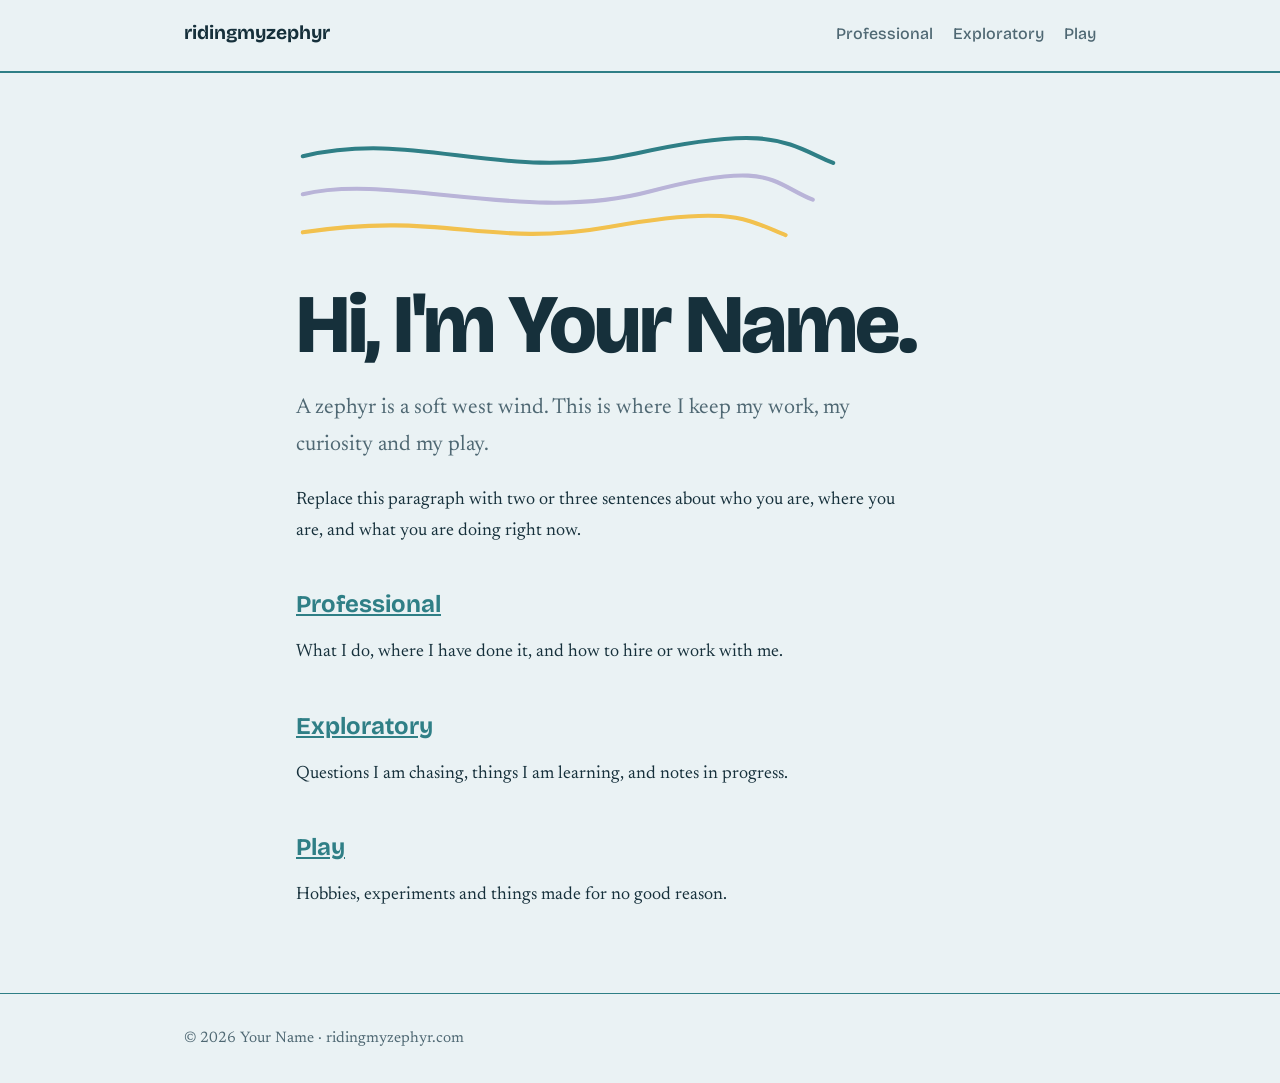
==== index.html @ 46bac603 "Initial file drop" ====
<!doctype html>
<html lang="en"><head><meta charset="utf-8"><meta name="viewport" content="width=device-width,initial-scale=1">
<title>Your Name – ridingmyzephyr</title><meta name="description" content="Personal site of Your Name: professional work, exploration and play.">
<link rel="preconnect" href="https://fonts.googleapis.com"><link rel="preconnect" href="https://fonts.gstatic.com" crossorigin><link href="https://fonts.googleapis.com/css2?family=Bricolage+Grotesque:opsz,wght@12..96,500;12..96,700;12..96,800&family=Newsreader:ital,opsz,wght@0,6..72,400;1,6..72,400&display=swap" rel="stylesheet">
<link rel="stylesheet" href="style.css"><style>:root{--accent:#2F7F86}</style></head>
<body>
<header><div class="wrap"><a class="brand" href="index.html">ridingmyzephyr</a>
<nav aria-label="Main"><a href="professional.html">Professional</a><a href="exploratory.html">Exploratory</a><a href="play.html">Play</a></nav></div></header>
<main><div class="wrap">
<svg class="streaks" viewBox="0 0 400 90" aria-hidden="true"><path d="M5 20 C90 0 150 40 250 18 S360 10 395 25"/><path d="M5 48 C70 32 170 70 260 46 S350 40 380 52"/><path d="M5 76 C110 60 140 88 230 72 S330 66 360 78"/></svg>
<h1>Hi, I'm Your Name.</h1>
<p class="lede">A zephyr is a soft west wind. This is where I keep my work, my curiosity and my play.</p>
<p>Replace this paragraph with two or three sentences about who you are, where you are, and what you are doing right now.</p>
<h2><a href="professional.html">Professional</a></h2><p>What I do, where I have done it, and how to hire or work with me.</p>
<h2><a href="exploratory.html">Exploratory</a></h2><p>Questions I am chasing, things I am learning, and notes in progress.</p>
<h2><a href="play.html">Play</a></h2><p>Hobbies, experiments and things made for no good reason.</p>
</div></main>
<footer><div class="wrap">&copy; <span id="yr">2026</span> Your Name &middot; ridingmyzephyr.com</div></footer>
<script>document.getElementById("yr").textContent=new Date().getFullYear()</script>
</body></html>
---- style.css ----
:root{--haze:#EAF2F4;--ink:#16303B;--sea:#2F7F86;--sail:#F2C14E;--lilac:#B9B4D8;--accent:var(--sea);--muted:#4F6873}
@media (prefers-color-scheme:dark){:root{--haze:#0F2229;--ink:#E3EEF1;--muted:#9BB3BB;--sea:#5CB7BE;--lilac:#A7A1D2}}
*{box-sizing:border-box}
html{scroll-padding-top:4rem}
body{margin:0;background:var(--haze);color:var(--ink);font:1.125rem/1.7 "Newsreader",Georgia,serif}
.wrap{max-width:46rem;margin:0 auto;padding:0 1.5rem}
header{padding:1.25rem 0;border-bottom:2px solid var(--accent)}
header .wrap{display:flex;flex-wrap:wrap;gap:.5rem 1.75rem;align-items:baseline;max-width:60rem}
.brand{font:700 1.2rem "Bricolage Grotesque",system-ui,sans-serif;color:var(--ink);text-decoration:none;margin-right:auto}
nav a{font:500 1rem "Bricolage Grotesque",system-ui,sans-serif;color:var(--muted);text-decoration:none;padding:.25rem 0;margin-left:1.25rem}
nav a:hover,nav a[aria-current]{color:var(--ink);box-shadow:0 2px 0 var(--accent)}
a:focus-visible,button:focus-visible,input:focus-visible{outline:3px solid var(--sail);outline-offset:3px}
main{padding:3.5rem 0 4rem}
h1{font:800 clamp(2.6rem,9vw,5.2rem)/1 "Bricolage Grotesque",system-ui,sans-serif;letter-spacing:-.03em;margin:0 0 1.5rem}
h2{font:700 1.5rem/1.2 "Bricolage Grotesque",system-ui,sans-serif;margin:2.75rem 0 .5rem}
p{max-width:38rem}
.lede{font-size:1.35rem;color:var(--muted)}
a{color:var(--accent)}
.streaks{width:100%;max-width:34rem;height:auto;margin:0 0 2rem;display:block}
.streaks path{fill:none;stroke:var(--sea);stroke-width:3;stroke-linecap:round;stroke-dasharray:400;stroke-dashoffset:400;animation:gust var(--speed,2.4s) ease-out forwards}
.streaks path:nth-child(2){stroke:var(--lilac);animation-delay:.25s}
.streaks path:nth-child(3){stroke:var(--sail);animation-delay:.5s}
@keyframes gust{to{stroke-dashoffset:0}}
.entry{display:grid;grid-template-columns:8rem 1fr;gap:.25rem 1.5rem;border-top:1px solid var(--accent);padding:1.25rem 0}
.entry time{font:500 .95rem "Bricolage Grotesque",system-ui,sans-serif;color:var(--muted)}
.entry h3{margin:0;font:700 1.15rem "Bricolage Grotesque",system-ui,sans-serif}
.entry p{margin:.25rem 0 0}
@media(max-width:34rem){.entry{grid-template-columns:1fr}}
.note{border-left:6px solid var(--accent);padding:.25rem 0 .25rem 1.25rem;margin:1.5rem 0}
.note h3{margin:0;font:700 1.15rem "Bricolage Grotesque",system-ui,sans-serif}
.note p{margin:.25rem 0 0}
label{font:600 1rem "Bricolage Grotesque",system-ui,sans-serif;display:block;margin-bottom:.5rem}
input[type=range]{width:100%;max-width:22rem;accent-color:var(--sail)}
footer{padding:2rem 0;color:var(--muted);font-size:.95rem;border-top:1px solid var(--accent)}
footer .wrap{max-width:60rem}
@media(prefers-reduced-motion:reduce){.streaks path{animation:none;stroke-dashoffset:0}}
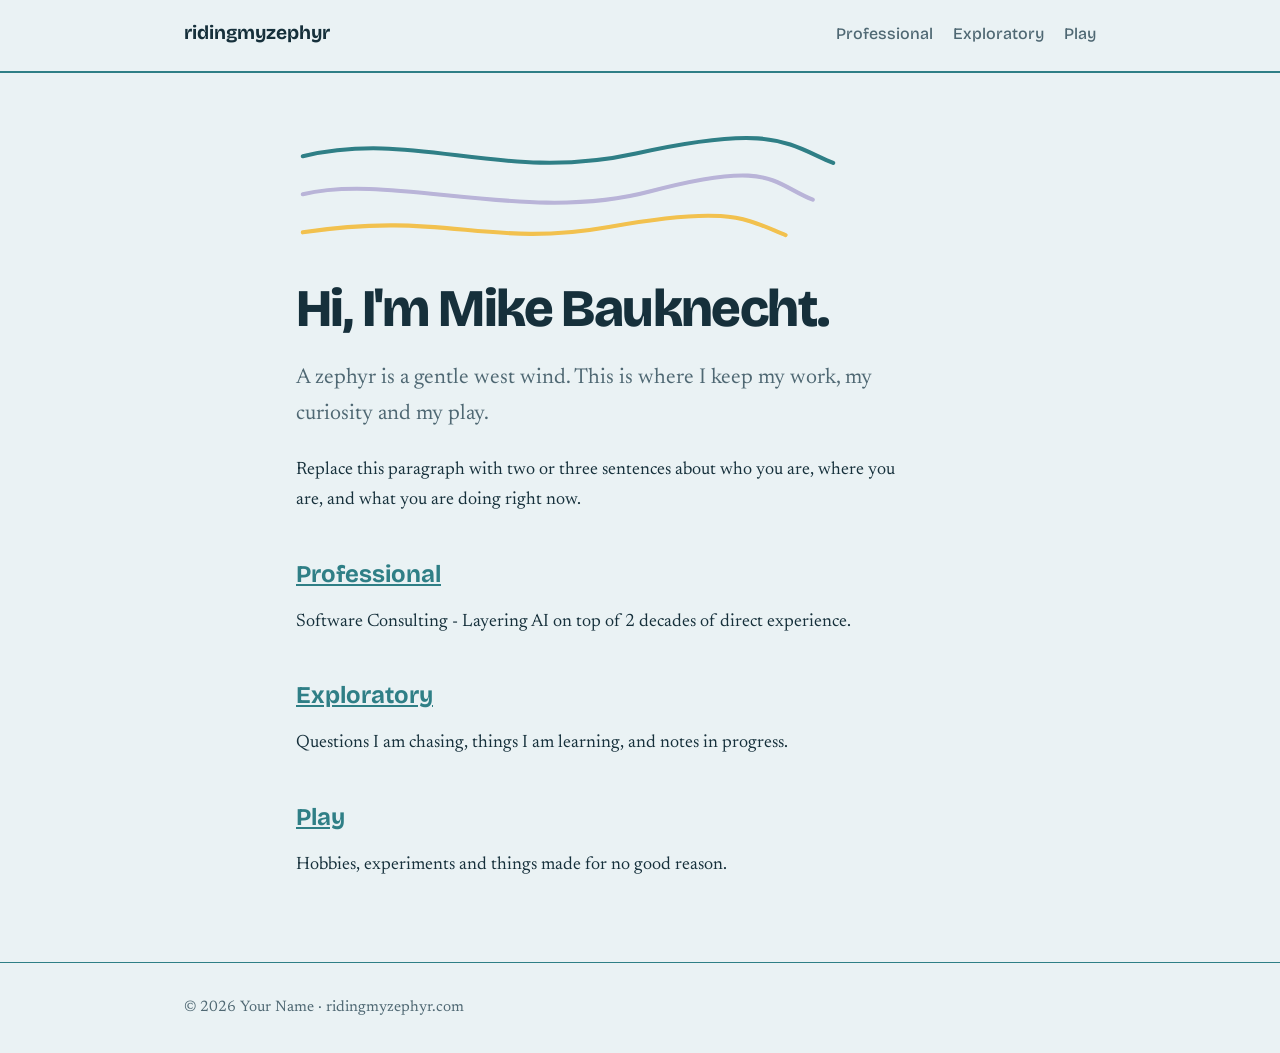
==== commit 9a850f4f: "Style updates and home page work text change" ====
--- a/index.html
+++ b/index.html
@@ -1,6 +1,6 @@
 <!doctype html>
 <html lang="en"><head><meta charset="utf-8"><meta name="viewport" content="width=device-width,initial-scale=1">
-<title>Your Name – ridingmyzephyr</title><meta name="description" content="Personal site of Your Name: professional work, exploration and play.">
+<title>ridingmyzephyr - Mike Bauknecht</title><meta name="description" content="Personal site of Mike Bauknecht: software consulting work, personal training and coaching exploration.">
 <link rel="preconnect" href="https://fonts.googleapis.com"><link rel="preconnect" href="https://fonts.gstatic.com" crossorigin><link href="https://fonts.googleapis.com/css2?family=Bricolage+Grotesque:opsz,wght@12..96,500;12..96,700;12..96,800&family=Newsreader:ital,opsz,wght@0,6..72,400;1,6..72,400&display=swap" rel="stylesheet">
 <link rel="stylesheet" href="style.css"><style>:root{--accent:#2F7F86}</style></head>
 <body>
@@ -8,10 +8,10 @@
 <nav aria-label="Main"><a href="professional.html">Professional</a><a href="exploratory.html">Exploratory</a><a href="play.html">Play</a></nav></div></header>
 <main><div class="wrap">
 <svg class="streaks" viewBox="0 0 400 90" aria-hidden="true"><path d="M5 20 C90 0 150 40 250 18 S360 10 395 25"/><path d="M5 48 C70 32 170 70 260 46 S350 40 380 52"/><path d="M5 76 C110 60 140 88 230 72 S330 66 360 78"/></svg>
-<h1>Hi, I'm Your Name.</h1>
-<p class="lede">A zephyr is a soft west wind. This is where I keep my work, my curiosity and my play.</p>
+<h1 class="name">Hi, I'm Mike Bauknecht.</h1>
+<p class="lede">A zephyr is a gentle west wind. This is where I keep my work, my curiosity and my play.</p>
 <p>Replace this paragraph with two or three sentences about who you are, where you are, and what you are doing right now.</p>
-<h2><a href="professional.html">Professional</a></h2><p>What I do, where I have done it, and how to hire or work with me.</p>
+<h2><a href="professional.html">Professional</a></h2><p>Software Consulting - Layering AI on top of 2 decades of direct experience.</p>
 <h2><a href="exploratory.html">Exploratory</a></h2><p>Questions I am chasing, things I am learning, and notes in progress.</p>
 <h2><a href="play.html">Play</a></h2><p>Hobbies, experiments and things made for no good reason.</p>
 </div></main>
--- a/style.css
+++ b/style.css
@@ -34,3 +34,4 @@
 footer{padding:2rem 0;color:var(--muted);font-size:.95rem;border-top:1px solid var(--accent)}
 footer .wrap{max-width:60rem}
 @media(prefers-reduced-motion:reduce){.streaks path{animation:none;stroke-dashoffset:0}}
+h1.name{font-size:clamp(1.25rem,7.6vw - .25rem,3.3rem)}
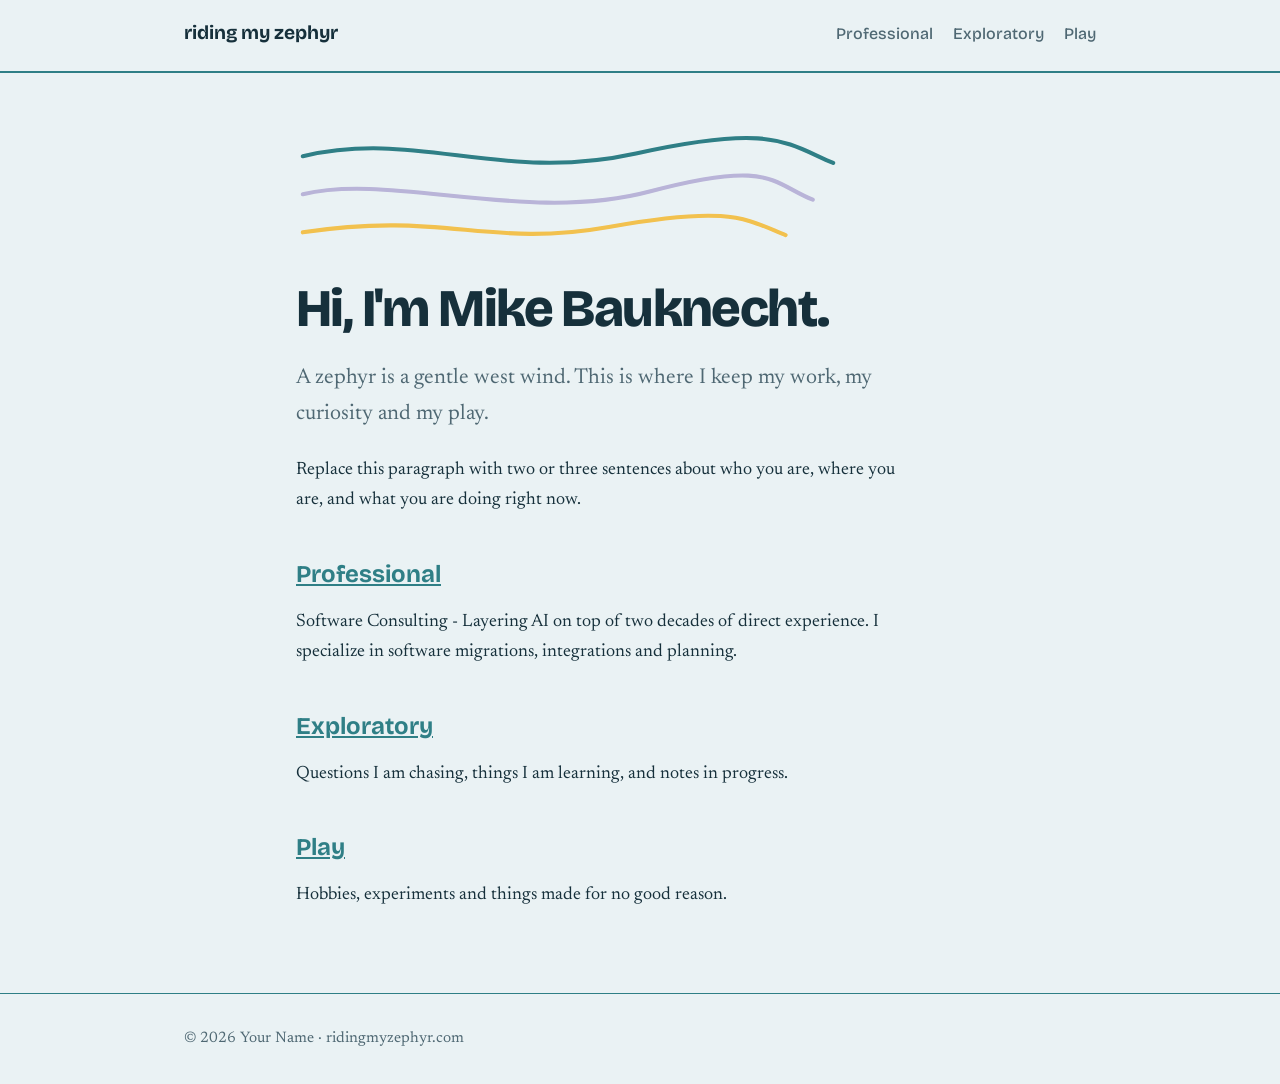
==== commit 03254b76: "Professional page updates and header stuff" ====
--- a/index.html
+++ b/index.html
@@ -4,14 +4,14 @@
 <link rel="preconnect" href="https://fonts.googleapis.com"><link rel="preconnect" href="https://fonts.gstatic.com" crossorigin><link href="https://fonts.googleapis.com/css2?family=Bricolage+Grotesque:opsz,wght@12..96,500;12..96,700;12..96,800&family=Newsreader:ital,opsz,wght@0,6..72,400;1,6..72,400&display=swap" rel="stylesheet">
 <link rel="stylesheet" href="style.css"><style>:root{--accent:#2F7F86}</style></head>
 <body>
-<header><div class="wrap"><a class="brand" href="index.html">ridingmyzephyr</a>
+<header><div class="wrap"><a class="brand" href="index.html">riding my zephyr</a>
 <nav aria-label="Main"><a href="professional.html">Professional</a><a href="exploratory.html">Exploratory</a><a href="play.html">Play</a></nav></div></header>
 <main><div class="wrap">
 <svg class="streaks" viewBox="0 0 400 90" aria-hidden="true"><path d="M5 20 C90 0 150 40 250 18 S360 10 395 25"/><path d="M5 48 C70 32 170 70 260 46 S350 40 380 52"/><path d="M5 76 C110 60 140 88 230 72 S330 66 360 78"/></svg>
 <h1 class="name">Hi, I'm Mike Bauknecht.</h1>
 <p class="lede">A zephyr is a gentle west wind. This is where I keep my work, my curiosity and my play.</p>
 <p>Replace this paragraph with two or three sentences about who you are, where you are, and what you are doing right now.</p>
-<h2><a href="professional.html">Professional</a></h2><p>Software Consulting - Layering AI on top of 2 decades of direct experience.</p>
+<h2><a href="professional.html">Professional</a></h2><p>Software Consulting - Layering AI on top of two decades of direct experience. I specialize in software migrations, integrations and planning.</p>
 <h2><a href="exploratory.html">Exploratory</a></h2><p>Questions I am chasing, things I am learning, and notes in progress.</p>
 <h2><a href="play.html">Play</a></h2><p>Hobbies, experiments and things made for no good reason.</p>
 </div></main>
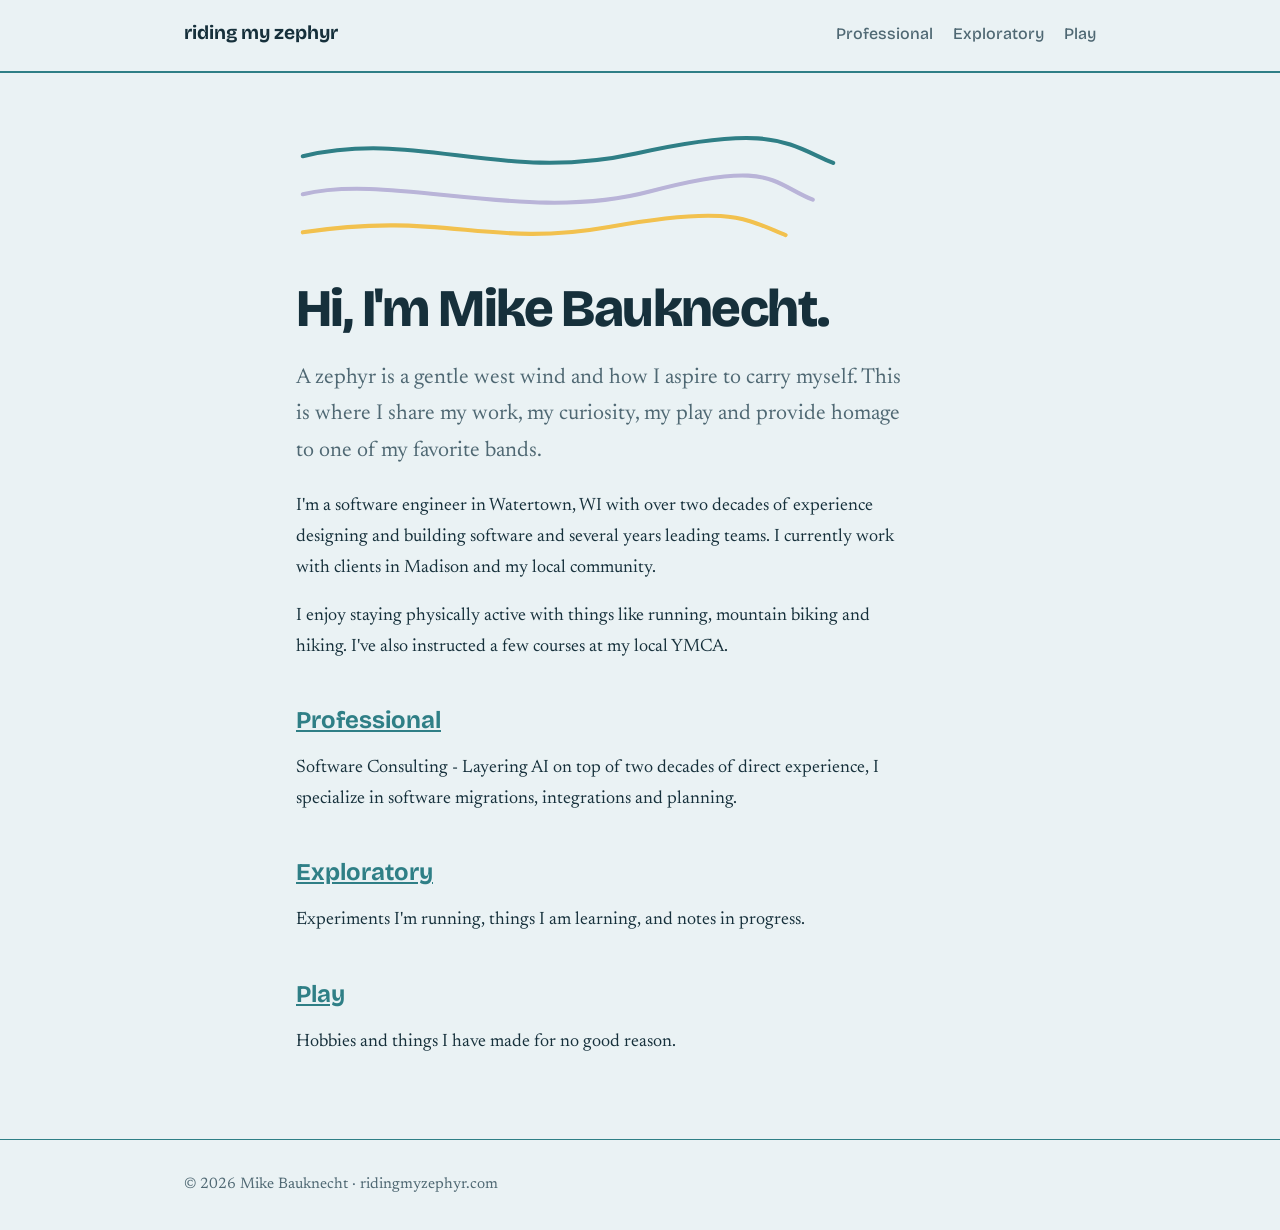
==== commit 3d925d9e: "Home and professional updates" ====
--- a/index.html
+++ b/index.html
@@ -9,12 +9,13 @@
 <main><div class="wrap">
 <svg class="streaks" viewBox="0 0 400 90" aria-hidden="true"><path d="M5 20 C90 0 150 40 250 18 S360 10 395 25"/><path d="M5 48 C70 32 170 70 260 46 S350 40 380 52"/><path d="M5 76 C110 60 140 88 230 72 S330 66 360 78"/></svg>
 <h1 class="name">Hi, I'm Mike Bauknecht.</h1>
-<p class="lede">A zephyr is a gentle west wind. This is where I keep my work, my curiosity and my play.</p>
-<p>Replace this paragraph with two or three sentences about who you are, where you are, and what you are doing right now.</p>
-<h2><a href="professional.html">Professional</a></h2><p>Software Consulting - Layering AI on top of two decades of direct experience. I specialize in software migrations, integrations and planning.</p>
-<h2><a href="exploratory.html">Exploratory</a></h2><p>Questions I am chasing, things I am learning, and notes in progress.</p>
-<h2><a href="play.html">Play</a></h2><p>Hobbies, experiments and things made for no good reason.</p>
+<p class="lede">A zephyr is a gentle west wind and how I aspire to carry myself. This is where I share my work, my curiosity, my play and provide homage to one of my favorite bands.</p>
+<p>I'm a software engineer in Watertown, WI with over two decades of experience designing and building software and several years leading teams. I currently work with clients in Madison and my local community.</p>
+<p>I enjoy staying physically active with things like running, mountain biking and hiking. I've also instructed a few courses at my local YMCA.</p>
+<h2><a href="professional.html">Professional</a></h2><p>Software Consulting - Layering AI on top of two decades of direct experience, I specialize in software migrations, integrations and planning.</p>
+<h2><a href="exploratory.html">Exploratory</a></h2><p>Experiments I'm running, things I am learning, and notes in progress.</p>
+<h2><a href="play.html">Play</a></h2><p>Hobbies and things I have made for no good reason.</p>
 </div></main>
-<footer><div class="wrap">&copy; <span id="yr">2026</span> Your Name &middot; ridingmyzephyr.com</div></footer>
+<footer><div class="wrap">&copy; <span id="yr">2026</span> Mike Bauknecht &middot; ridingmyzephyr.com</div></footer>
 <script>document.getElementById("yr").textContent=new Date().getFullYear()</script>
 </body></html>
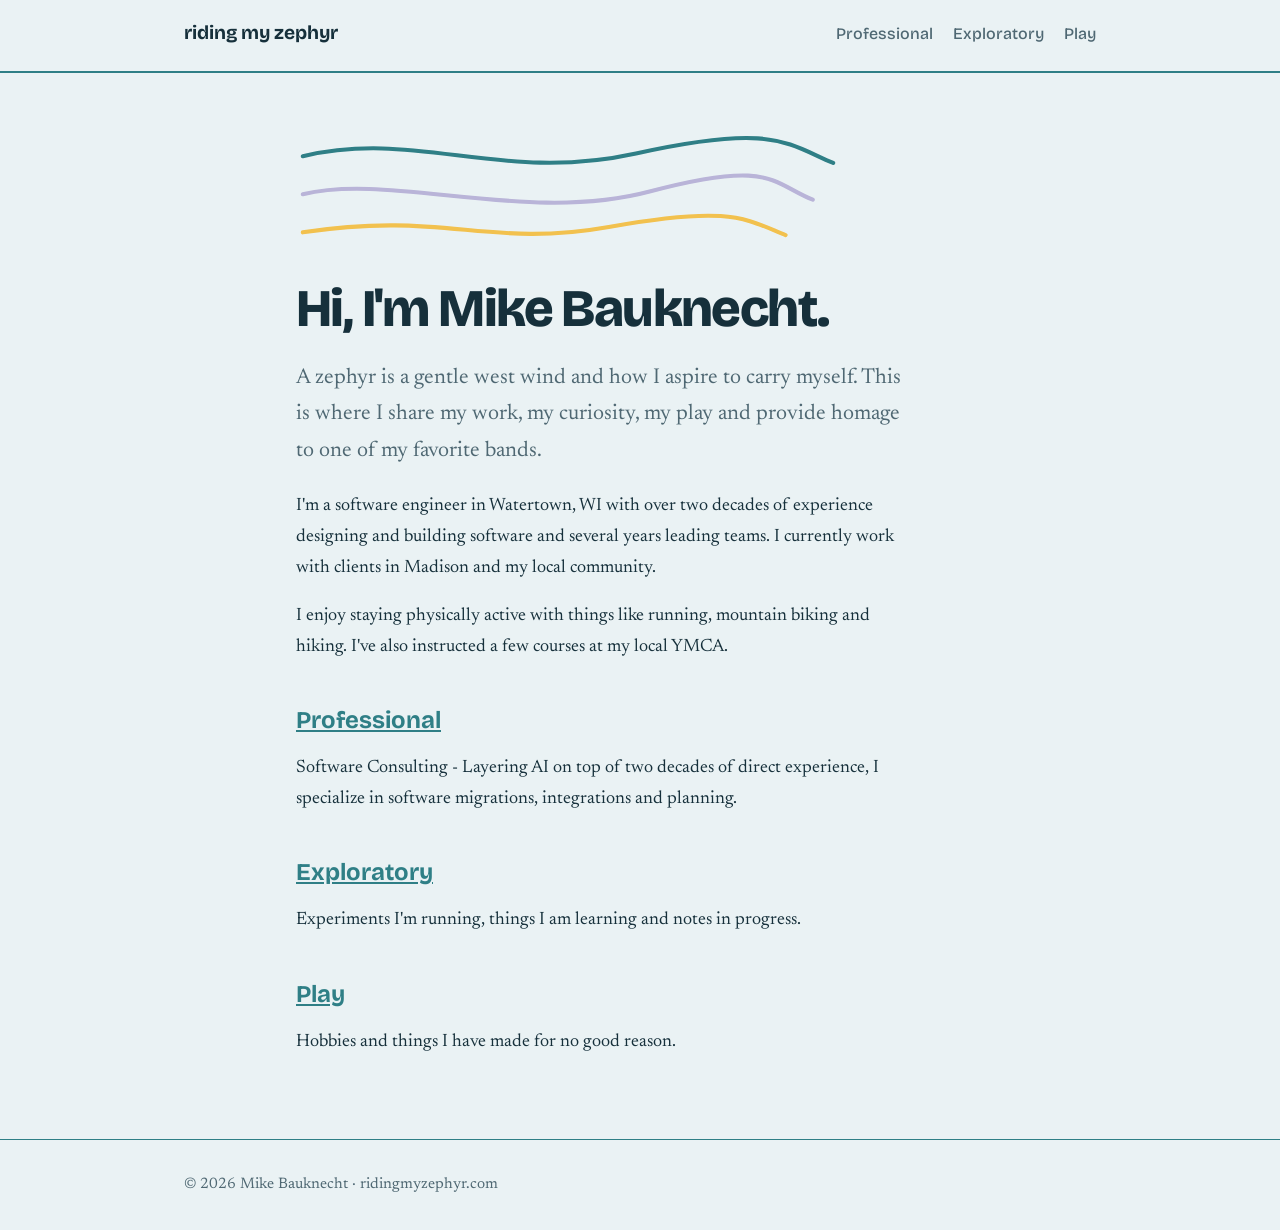
==== commit 630e0789: "Play updates and index clean up" ====
--- a/index.html
+++ b/index.html
@@ -12,9 +12,12 @@
 <p class="lede">A zephyr is a gentle west wind and how I aspire to carry myself. This is where I share my work, my curiosity, my play and provide homage to one of my favorite bands.</p>
 <p>I'm a software engineer in Watertown, WI with over two decades of experience designing and building software and several years leading teams. I currently work with clients in Madison and my local community.</p>
 <p>I enjoy staying physically active with things like running, mountain biking and hiking. I've also instructed a few courses at my local YMCA.</p>
-<h2><a href="professional.html">Professional</a></h2><p>Software Consulting - Layering AI on top of two decades of direct experience, I specialize in software migrations, integrations and planning.</p>
-<h2><a href="exploratory.html">Exploratory</a></h2><p>Experiments I'm running, things I am learning, and notes in progress.</p>
-<h2><a href="play.html">Play</a></h2><p>Hobbies and things I have made for no good reason.</p>
+<h2><a href="professional.html">Professional</a></h2>
+<p>Software Consulting - Layering AI on top of two decades of direct experience, I specialize in software migrations, integrations and planning.</p>
+<h2><a href="exploratory.html">Exploratory</a></h2>
+<p>Experiments I'm running, things I am learning and notes in progress.</p>
+<h2><a href="play.html">Play</a></h2>
+<p>Hobbies and things I have made for no good reason.</p>
 </div></main>
 <footer><div class="wrap">&copy; <span id="yr">2026</span> Mike Bauknecht &middot; ridingmyzephyr.com</div></footer>
 <script>document.getElementById("yr").textContent=new Date().getFullYear()</script>
